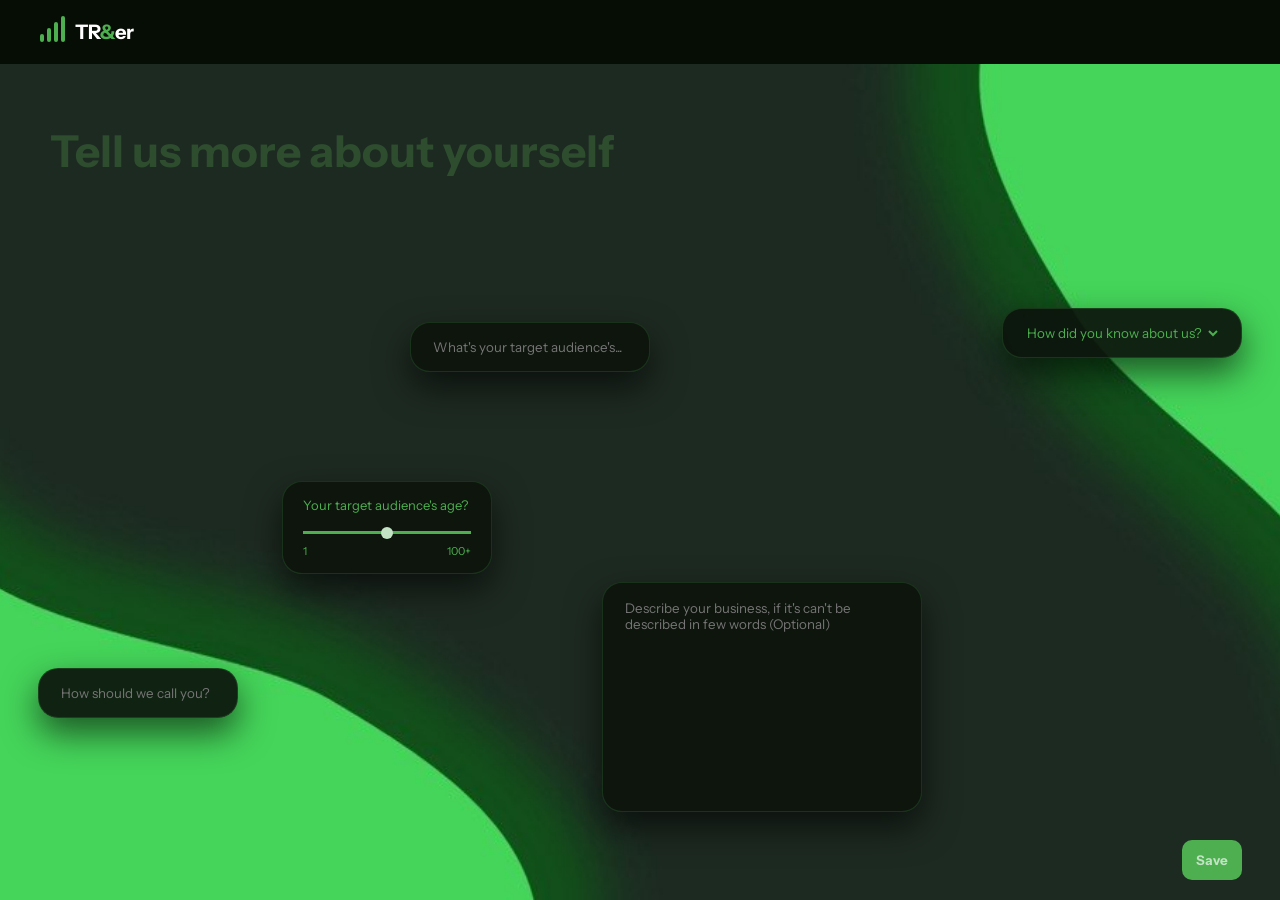
==== src/FrontEnd/about.html @ 99678243 "Initialized frontend" ====
<!-- <!DOCTYPE html> -->
<html lang="en">
<head>
    <meta charset="UTF-8">
    <meta name="viewport" content="width=device-width, initial-scale=1.0">
    <title>Tell us more - TR&er</title>
    <link rel="stylesheet" href="styles.css">
    <link rel="stylesheet" href="about.css">
    <script src="script.js"></script>
</head>
<body>
    <div class="root">
        <header class="header">
            <div class="header_left">
                <div class="logo_container">
                    <div class="logo_bars">
                        <div class="bar bar-1"></div>
                        <div class="bar bar-2"></div>
                        <div class="bar bar-3"></div>
                        <div class="bar bar-4"></div>
                    </div>
                    <div class="logo">TR<span class="green_text">&</span>er</div>
                </div>
            </div>
        </header>

        <div class="main about-main">
            <h1 class="about-title">Tell us more about yourself</h1>
            
            <div class="about-workspace">
                <div class="glass-card card-name">
                    <input id="userName" class="input-transparent" placeholder="How should we call you?" />
                </div>

                <div class="glass-card card-age">
                    <label class="green-label">Your target audience's age?</label>
                    <input id="userAge" type="range" class="range-slider" min="1" max="100">
                    <div class="range-labels"><span>1</span><span>100+</span></div>
                </div>

                <div class="glass-card card-target">
                    <input id="targetAudience" class="input-transparent" placeholder="What's your target audience's..." />
                </div>

                <div class="glass-card card-desc">
                    <textarea id="businessDesc" class="textarea-input" placeholder="Describe your business, if it's can't be described in few words (Optional)"></textarea>
                </div>

                <div class="glass-card card-source">
                    <select id="infoSource" class="select-input">
                        <option value="" disabled selected>How did you know about us?</option>
                        <option>Social Media</option>
                        <option>Friends</option>
                        <option>Advertisement</option>
                    </select>
                </div>
            </div>
            <div class="actions">
                <button type="button" class="generate-btn" onclick="generateData()">Save</button>
            </div>
        </div>
    </div>
</body>
</html>
---- src/FrontEnd/styles.css ----
@font-face {
  font-family: 'Instrument Sans';
  src: url('fonts/Instrument_Sans/static/InstrumentSans-Regular.ttf') format('truetype');
  font-weight: 400;
  font-style: normal;
}

@font-face {
  font-family: 'Instrument Sans';
  src: url('fonts/Instrument_Sans/static/InstrumentSans-SemiBold.ttf') format('truetype');
  font-weight: 600;
  font-style: normal;
}

@font-face {
  font-family: 'Instrument Sans';
  src: url('fonts/Instrument_Sans/static/InstrumentSans-Bold.ttf') format('truetype');
  font-weight: 700;
  font-style: normal;
}

@font-face {
  font-family: 'Instrument Sans';
  src: url('fonts/Instrument_Sans/static/InstrumentSans-Italic.ttf') format('truetype');
  font-weight: 400;
  font-style: italic;
}

html, body {
    height: 100%;
}

body {
    font-family: 'Instrument Sans', sans-serif;
    margin: 0;
}

body * {
    box-sizing: border-box;
}



.root {
    display: flex;
    flex-direction: column;
    align-items: center;
    height: 100%;
    
    background-image: url('images/background.jpg'); 
    
    background-size: cover;
    background-position: center;
    background-repeat: no-repeat;
}


.header {
    height: 64px;
    width: 100%;
    background-color: #060D05;
    display: flex;
    justify-content: space-between;
    align-items: center;
    padding: 0 40px;
}

.header_auth {
    color: #4daf4f; 
    font-size: 14px;
    font-weight: 400;
}

.auth_link {
    color: #ffffff; 
    text-decoration: none;
    font-weight: 700;
    margin-left: 5px;
}

.auth_link:hover {
    text-decoration: underline; 
}


.logo {
    color: #ffffff;
    font-weight: 700;
    font-size: 20px;
}

.main {
    position: relative;
    display: flex;
    flex-direction: column;
    align-items: center;
    flex: 1;
    width: 100%;
    justify-content: flex-start; 
    padding-top: 40px; 
}           



.title {
    display: flex;
    justify-content: center;
    align-items: center;
    color: #c2e3c4;
    font-size: 40px;
    font-weight: 700;
    filter: blur(0.9px);
    font-family: "Archivo Black";
    height: 15%;
}

.form {
    display: flex;
    flex-direction: column;
    gap: 20px;
    padding: 20px;
    width: 280px;
    background-color: #060D05;
    border-radius: 25px;
}

.input {
    font-family: inherit;
    height: 40px;
    border-radius: 10px;
    background-color: #212720;
    outline: none;
    border: none;
    padding: 12px;
    color: #4daf4f;
}
.input::placeholder {
    color: #4daf4f;
    opacity: 0.6;
}

.button {
    font-family: inherit;
    height: 40px;
    padding: 12px;
    border-radius: 10px;
    background-color: #4daf4f;
    border: none;
    outline: none;
    color: #c2e3c4;
    font-weight: 700;
    width: 100%;
}

.button:hover {
    cursor: pointer;

}

.button_link {
    display: block;
    text-decoration: none;
    width: 100%;
}

.logo_container {
    display: flex;
    align-items: center;
    gap: 10px;
}


.logo_bars {
    display: flex;
    align-items: flex-end; 
    gap: 3px;              
    height: 20px;         
}


.bar {
    width: 4px;
    background-color: #4daf4f; 
    border-radius: 2px;
}


.bar-1 { height: 40%; }
.bar-2 { height: 70%; }
.bar-3 { height: 100%; }
.bar-4 { height: 130%; }

.green_text {
    color: #4daf4f;
}
---- src/FrontEnd/about.css ----
@font-face {
  font-family: 'Instrument Sans';
  src: url('fonts/Instrument_Sans/static/InstrumentSans-Regular.ttf') format('truetype');
  font-weight: 400;
  font-style: normal;
}

.header {
    height: 64px;
    width: 100%;
    background-color: #060D05;
    display: flex;
    justify-content: space-between;
    align-items: center;
    padding: 0 40px;
    flex-shrink: 0;
}

.about-title {
    width: 100%;
    padding-left: 50px;
    color: #2e4d2f;
    font-size: 44px;
    font-weight: 800;
    margin-top: 20px;
    margin-bottom: 0;
}

.about-workspace {
    position: relative;
    width: 100%;
    height: 80vh;
}

.glass-card {
    position: absolute;
    background-color: rgba(13, 20, 12, 0.92);
    border-radius: 20px;
    padding: 15px 20px;
    border: 1px solid rgba(77, 175, 79, 0.2);
    box-shadow: 0 15px 35px rgba(0, 0, 0, 0.6);
}

.card-name { bottom: 25%; left: 3%; width: 200px; }
.card-age { bottom: 45%; left: 22%; width: 210px; }
.card-target { top: 20%; left: 32%; width: 240px; }
.card-desc { bottom: 12%; right: 28%; width: 320px; height: 230px; }
.card-source { top: 18%; right: 3%; width: 240px; }

.input-transparent, .select-input, .textarea-input {
    background: transparent;
    border: none;
    outline: none;
    color: #4daf4f;
    width: 100%;
    font-family: 'Instrument Sans', sans-serif;
}
.select-input option {
    background-color: #0d140c; 
    color: #4daf4f;          
    padding: 10px;             
}

.select-input:focus option:checked {
    background: #4daf4f radial-gradient(#4daf4f, #4daf4f);
    color: #060D05;
}

.textarea-input {
    height: 100%;
    resize: none;
}

.green-label {
    display: block;
    color: #4daf4f;
    font-size: 13px;
    margin-bottom: 8px;
}

.logo_container { display: flex; align-items: center; gap: 10px; }
.logo_bars { display: flex; align-items: flex-end; gap: 3px; height: 20px; }
.bar { width: 4px; background-color: #4daf4f; border-radius: 2px; }
.bar-1 { height: 40%; }
.bar-2 { height: 70%; }
.bar-3 { height: 100%; }
.bar-4 { height: 130%; }
.logo { color: #ffffff; font-weight: 700; font-size: 20px; }

.range-slider {
    -webkit-appearance: none;
    width: 100%;
    height: 3px;
    background: #4daf4f;
    margin: 10px 0;
}
.range-slider::-webkit-slider-thumb {
    -webkit-appearance: none;
    height: 12px;
    width: 12px;
    border-radius: 50%;
    background: #c2e3c4;
}
.range-labels {
    display: flex;
    justify-content: space-between;
    color: #4daf4f;
    font-size: 11px;
}

.actions {
    position: absolute;
    bottom: 20px;
    width: 100%;
    display: flex;
    justify-content: flex-end;
}

.generate-btn {
    position: absolute;
    right: 3%;
    bottom: 0;
    font-family: inherit;
    height: 40px;
    min-width: 60px;
    padding: 12px;
    border-radius: 10px;
    background-color: #4daf4f;
    border: none;
    outline: none;
    color: #c2e3c4;
    font-weight: 700;
}

.generate-btn:hover {
    cursor: pointer;
}
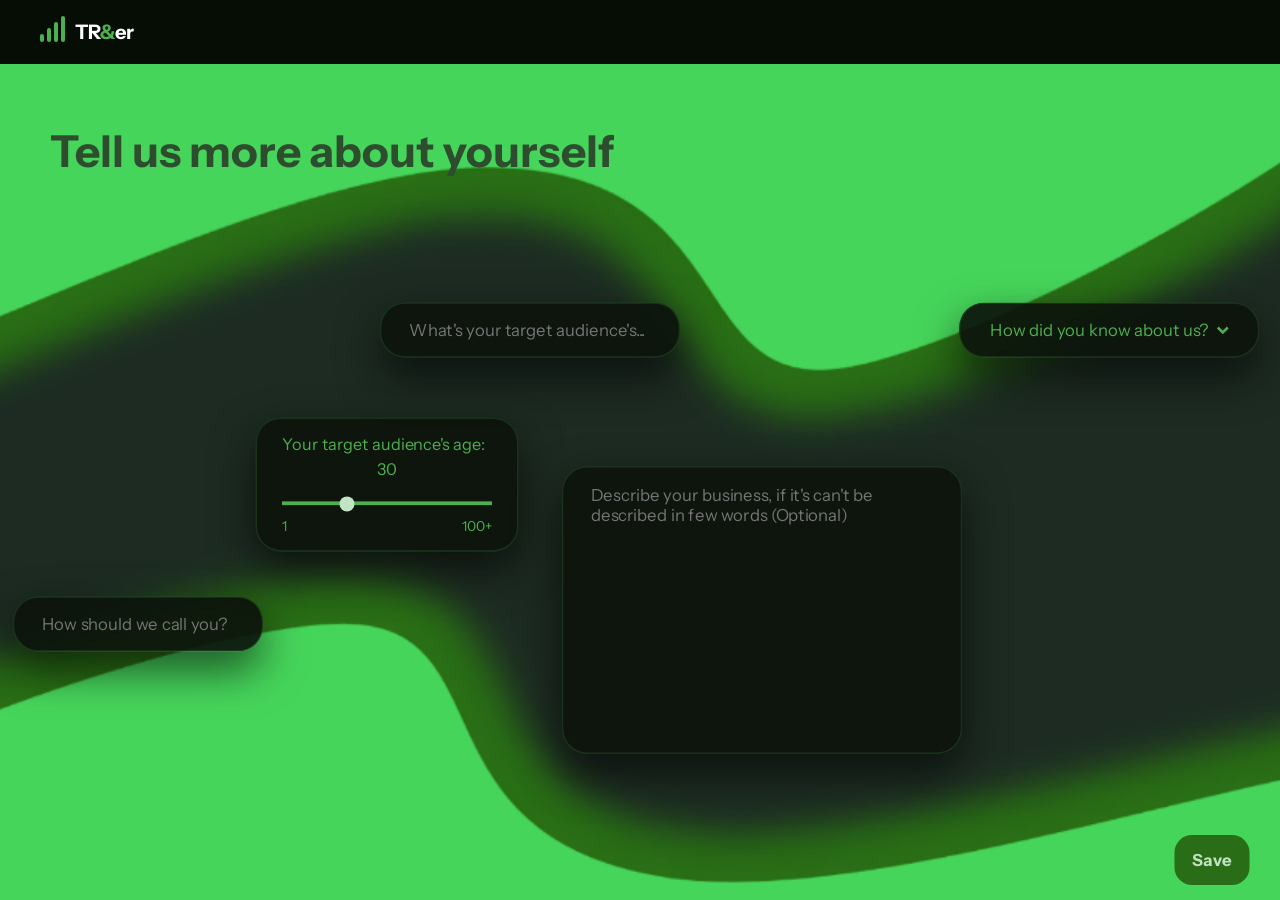
==== commit 8b202297: "updates layout" ====
--- a/src/FrontEnd/about.html
+++ b/src/FrontEnd/about.html
@@ -6,7 +6,6 @@
     <title>Tell us more - TR&er</title>
     <link rel="stylesheet" href="styles.css">
     <link rel="stylesheet" href="about.css">
-    <script src="script.js"></script>
 </head>
 <body>
     <div class="root">
@@ -33,8 +32,10 @@
                 </div>
 
                 <div class="glass-card card-age">
-                    <label class="green-label">Your target audience's age?</label>
-                    <input id="userAge" type="range" class="range-slider" min="1" max="100">
+                    <label class="green-label">
+                        Your target audience's age: <span class="age-value" id="ageValue">30</span>
+                    </label>
+                    <input id="userAge" type="range" class="range-slider" min="1" max="100" value="30">
                     <div class="range-labels"><span>1</span><span>100+</span></div>
                 </div>
 
@@ -48,7 +49,7 @@
 
                 <div class="glass-card card-source">
                     <select id="infoSource" class="select-input">
-                        <option value="" disabled selected>How did you know about us?</option>
+                        <option value="" disabled selected><span class="option_title">How did you know about us?</span></option>
                         <option>Social Media</option>
                         <option>Friends</option>
                         <option>Advertisement</option>
@@ -60,5 +61,6 @@
             </div>
         </div>
     </div>
+ <script src="script.js"></script>
 </body>
 </html>
--- a/src/FrontEnd/about.css
+++ b/src/FrontEnd/about.css
@@ -4,6 +4,19 @@
   src: url('fonts/Instrument_Sans/static/InstrumentSans-Regular.ttf') format('truetype');
   font-weight: 400;
   font-style: normal;
+}
+
+.root {
+    display: flex;
+    flex-direction: column;
+    align-items: center;
+    height: 100%;
+    
+    background-image: url('images/background_2.png'); 
+    
+    background-size: cover;
+    background-position: center;
+    background-repeat: no-repeat;
 }
 
 .header {
@@ -37,16 +50,25 @@
     position: absolute;
     background-color: rgba(13, 20, 12, 0.92);
     border-radius: 20px;
-    padding: 15px 20px;
+    padding: 12px 20px;
     border: 1px solid rgba(77, 175, 79, 0.2);
     box-shadow: 0 15px 35px rgba(0, 0, 0, 0.6);
+    transform: scale(1.25);
 }
 
-.card-name { bottom: 25%; left: 3%; width: 200px; }
-.card-age { bottom: 45%; left: 22%; width: 210px; }
-.card-target { top: 20%; left: 32%; width: 240px; }
-.card-desc { bottom: 12%; right: 28%; width: 320px; height: 230px; }
-.card-source { top: 18%; right: 3%; width: 240px; }
+.card-name { bottom: 35%; left: 3%; width: 200px; }
+.card-age { bottom: 50%; left: 22%; width: 210px; }
+.card-target { top: 18%; left: 32%; width: 240px; }
+.card-desc { bottom: 24%; right: 28%; width: 320px; height: 230px; }
+.card-source { top: 18%; right: 4%; width: 240px; }
+
+.age-value {
+    display: block;
+    width: 100%;
+    margin: 4px 0 0;
+    text-align: center;
+    font-weight: 500;
+}
 
 .input-transparent, .select-input, .textarea-input {
     background: transparent;
@@ -61,7 +83,10 @@
     color: #4daf4f;          
     padding: 10px;             
 }
-
+.option_title {
+    display: inline-block;
+    padding-right: 4px;
+}
 .select-input:focus option:checked {
     background: #4daf4f radial-gradient(#4daf4f, #4daf4f);
     color: #060D05;
@@ -125,12 +150,13 @@
     height: 40px;
     min-width: 60px;
     padding: 12px;
-    border-radius: 10px;
-    background-color: #4daf4f;
+    border-radius: 14px;
+    background-color: #296E16;
     border: none;
     outline: none;
     color: #c2e3c4;
     font-weight: 700;
+    transform: scale(1.25);
 }
 
 .generate-btn:hover {
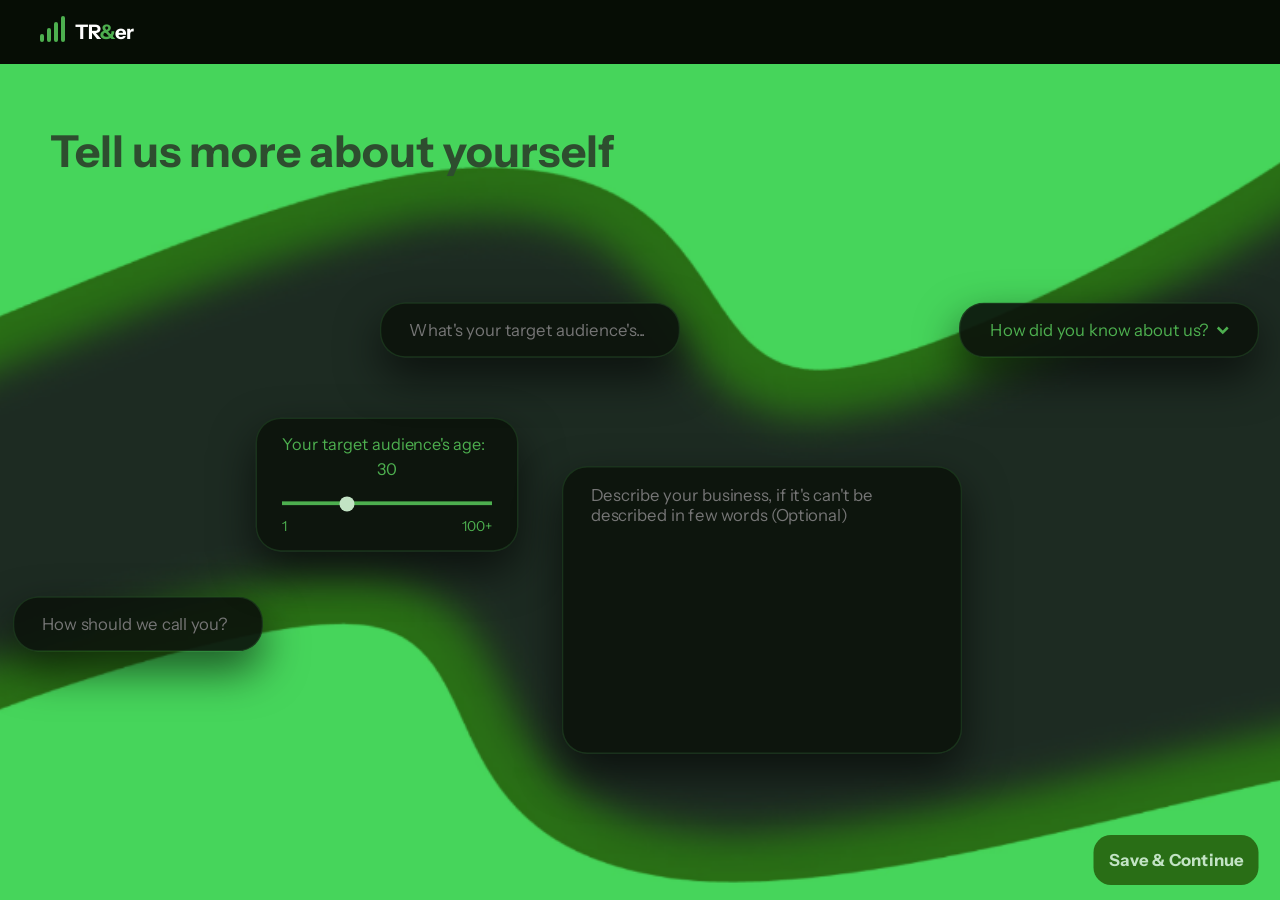
==== commit fed2ed5c: "Global update, but without stats" ====
--- a/src/FrontEnd/about.html
+++ b/src/FrontEnd/about.html
@@ -57,7 +57,7 @@
                 </div>
             </div>
             <div class="actions">
-                <button type="button" class="generate-btn" onclick="generateData()">Save</button>
+                <button type="button" class="generate-btn" onclick="saveProfileAndContinue()">Save & Continue</button>
             </div>
         </div>
     </div>
